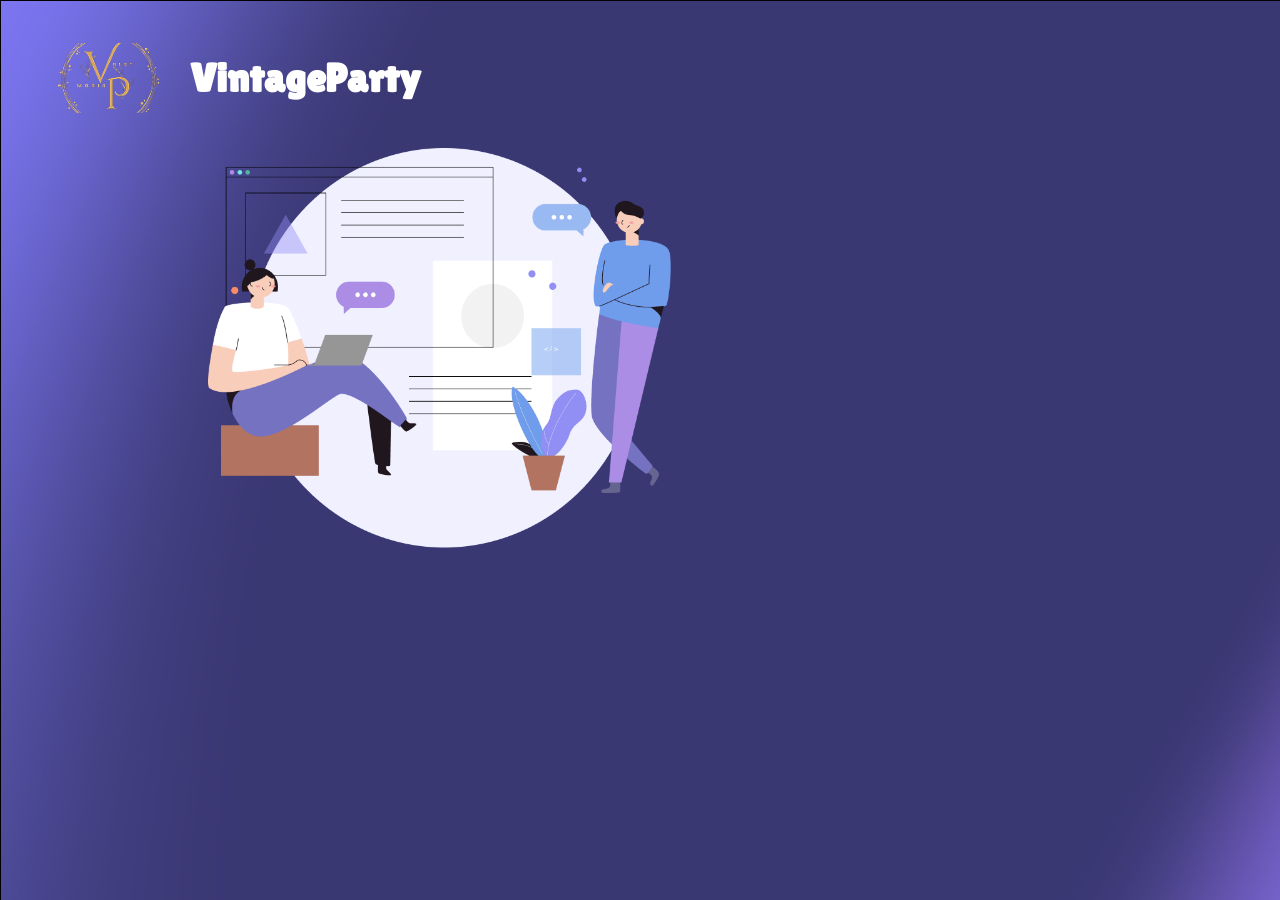
==== index.html @ f3b44ab8 "advance in presentation" ====
<!DOCTYPE html>
<html lang="en">

<head>
    <meta charset="UTF-8">
    <meta name="viewport" content="width=device-width, initial-scale=1.0">
    <title>LoginVintage</title>
    <link rel="icon" type="image" href="img/log.png">
    <link rel="preconnect" href="https://fonts.googleapis.com">
    <link rel="preconnect" href="https://fonts.gstatic.com" crossorigin>
    <link href="https://fonts.googleapis.com/css2?family=Lemon&family=Lilita+One&display=swap" rel="stylesheet">
    <link rel="stylesheet" href="css/css.css">
</head>

<body>
    <header>
        <div class="header">
            <div class="logo">
                <img class="imgLogo" src="img/log.png" alt="Logo">
                <h1>VintageParty</h1>
            </div>
        </div>
    </header>
    <div class="fondo">
        <div class="imgIlustration">
            <div class="imgIlus">
                <img class="ilus" src="img/Illustration.png" alt="ilustration">
                <div class="spans">
                    <span class="one"></span>
                    <span class="two"></span>
                    <span class="three"></span>
                </div>
            </div>
        </div>
        <div class="form">

        </div>
    </div>

</body>

</html>
---- css/css.css ----
body{
   background-image: url('../img/bg-left\ 1.png');
}
.header {
    display: flex;
    align-items: center;
    padding: 20px;
}
.header .logo{
   display: flex;
   align-items: center;

}
.header .logo .imgLogo{
   width: 100%;
   height: 70px;
}
.header h1{
   color: white;
     font-weight: 700;
   font-family: "Lilita One", sans-serif;
   font-size: 2.5rem;

}
.header   h1,.logo:hover{
   cursor: pointer;
}
.header  .logo:hover{
   cursor: pointer;
}
.fondo{
   display: flex;
   align-items: center;
   justify-content: space-around;
   width: 100%;
}
.fondo .imgIlustration .ilus{
   width: 100%;
   height: 400px;


}
.fondo .imgIlus{
   display: flex;
}
.fondo .imgIlus .spans{
   display: flex;
   flex-direction: column;
   align-items: center;
   justify-content: center;
   gap: 20px;
   background-color: white;
}
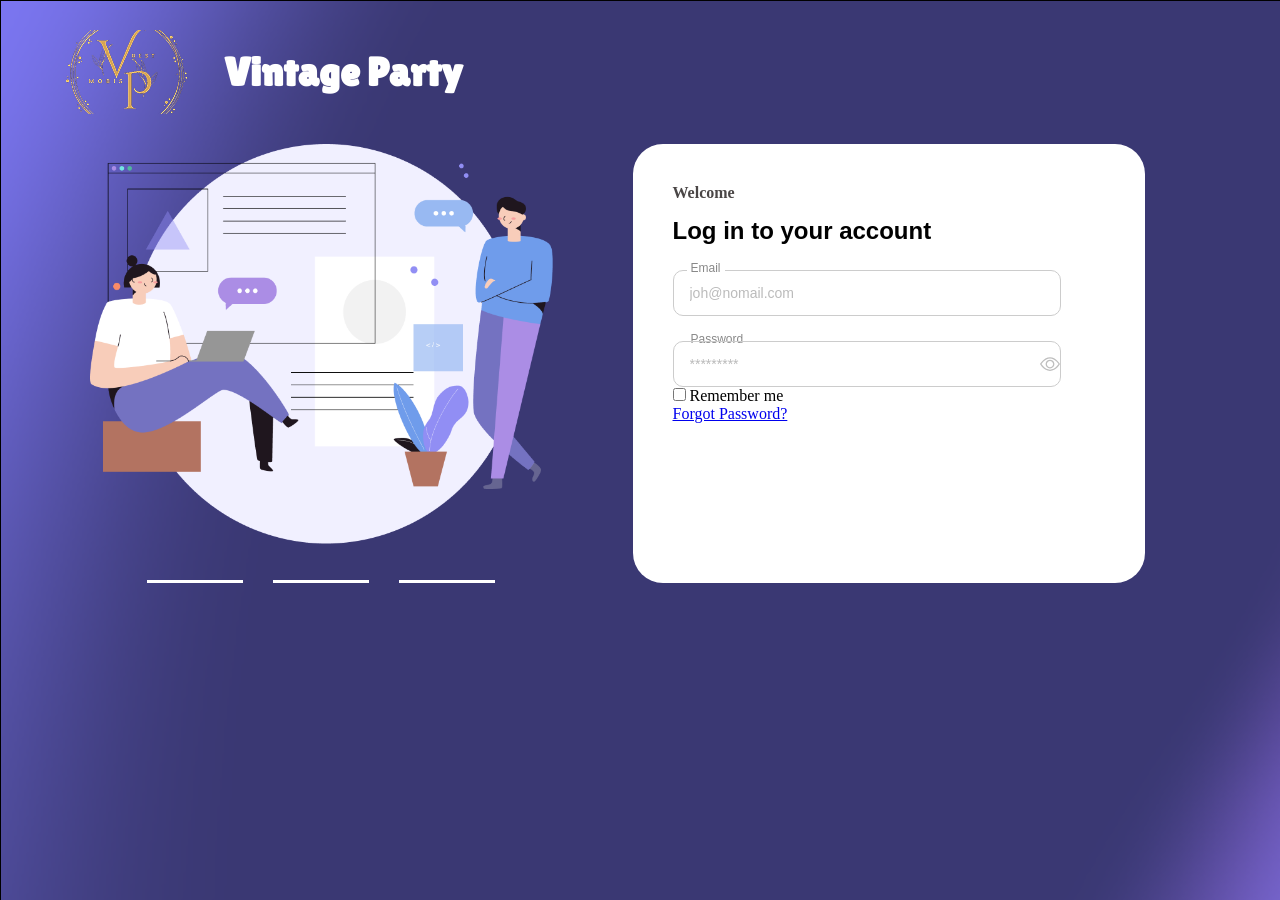
==== commit 11fd4587: "advance in form" ====
--- a/index.html
+++ b/index.html
@@ -17,7 +17,7 @@
         <div class="header">
             <div class="logo">
                 <img class="imgLogo" src="img/log.png" alt="Logo">
-                <h1>VintageParty</h1>
+                <h1>Vintage Party</h1>
             </div>
         </div>
     </header>
@@ -33,6 +33,30 @@
             </div>
         </div>
         <div class="form">
+            <div class="titles">
+                <h2>Welcome</h2>
+                <h3>Log in to your account</h3>
+            </div>
+            <div class="inputs-all">
+                  <div class="input-wrapper">
+                    <label for="email">Email</label>
+                    <input type="email" id="email" placeholder="joh@nomail.com">
+                </div>
+                  <div class="input-wrapper">
+                    <label for="Password">Password</label>
+                    <input class="password-input" type="password" id="Password" placeholder="*********">
+                    <img class="eye-password" src="img/eye.svg" alt="eye">
+                </div>
+            </div>
+           <div class="remenber forget">
+            <input type="checkbox" id="remenber">
+            <label for="remenber">Remember me</label>
+            <div class="forgetPassword">
+                <a href="#forget">Forgot Password?</a>
+            </div>
+           </div>
+
+
 
         </div>
     </div>
--- a/css/css.css
+++ b/css/css.css
@@ -1,53 +1,139 @@
-body{
+body {
    background-image: url('../img/bg-left\ 1.png');
+   overflow-x: hidden;
 }
+* {
+    margin: 0;
+    padding: 0;
+    box-sizing: border-box;
+}
+
 .header {
-    display: flex;
-    align-items: center;
-    padding: 20px;
-}
-.header .logo{
    display: flex;
    align-items: center;
+   padding: 30px;
+}
 
+.header .logo {
+   display: flex;
+   align-items: center;
 }
-.header .logo .imgLogo{
-   width: 100%;
-   height: 70px;
+
+.header .logo .imgLogo {
+   width: auto;
+   height: auto;
 }
-.header h1{
+
+.header h1 {
    color: white;
-     font-weight: 700;
+   font-weight: 700;
    font-family: "Lilita One", sans-serif;
    font-size: 2.5rem;
 
 }
-.header   h1,.logo:hover{
+
+.header h1,
+.logo:hover {
    cursor: pointer;
 }
-.header  .logo:hover{
+
+.header .logo:hover {
    cursor: pointer;
 }
-.fondo{
+
+.fondo {
+   display: flex;
+   justify-content: left;
+   width: 100%;
+   gap: 80px;
+   margin-left: 90px;
+}
+
+.fondo .imgIlustration .ilus {
+   width: 100%;
+   height: 400px;
+}
+
+.fondo .imgIlus .spans {
    display: flex;
    align-items: center;
-   justify-content: space-around;
-   width: 100%;
+   justify-content: center;
+   gap: 30px;
+   margin-top: 2rem;
 }
-.fondo .imgIlustration .ilus{
-   width: 100%;
-   height: 400px;
+
+.spans span {
+   background-color: white;
+   width: 6rem;
+   height: 0.2rem;
+}
+
+.form {
+   background-color: white;
+   width: 40%;
+   padding: 40px;
+   border-radius: 30px;
+}
 
 
+.form .titles h2 {
+   color: #4a4646;
+   font-size: 1rem;
+   
 }
-.fondo .imgIlus{
-   display: flex;
+
+.form .titles h3 {
+   font-family: sans-serif;
+   font-size: 1.5rem;
+   margin-top: 15px;
 }
-.fondo .imgIlus .spans{
-   display: flex;
-   flex-direction: column;
-   align-items: center;
-   justify-content: center;
-   gap: 20px;
-   background-color: white;
+
+.input-wrapper {
+   position: relative;
+   width: 100%;
+   margin-top: 25px;
+}
+
+.input-wrapper label {
+   position: absolute;
+   top: -9px;
+   left: 14px;
+   background-color: #fff;
+   padding: 0 4px;
+   font-size: 12px;
+   color: #888;
+   font-family: sans-serif;
+}
+
+.input-wrapper input {
+   width: 90%;
+   padding: 14px 16px;
+   border: 1px solid #ccc;
+   border-radius: 10px;
+   font-size: 14px;
+   color: #333;
+   font-family: sans-serif;
+   outline: none;
+   background-color: transparent;
+   box-sizing: border-box;
+}
+
+.input-wrapper input::placeholder {
+   color: #bbb;
+}
+
+.input-wrapper input:focus {
+   border-color: #121010;
+}
+.password-input {
+   position: relative;
+}
+.eye-password {
+   position: absolute;
+   top: 50%;
+   left: 85%;
+   transform: translateY(-50%);
+   width: 20px;
+   height: 20px;
+   cursor: pointer;
 }
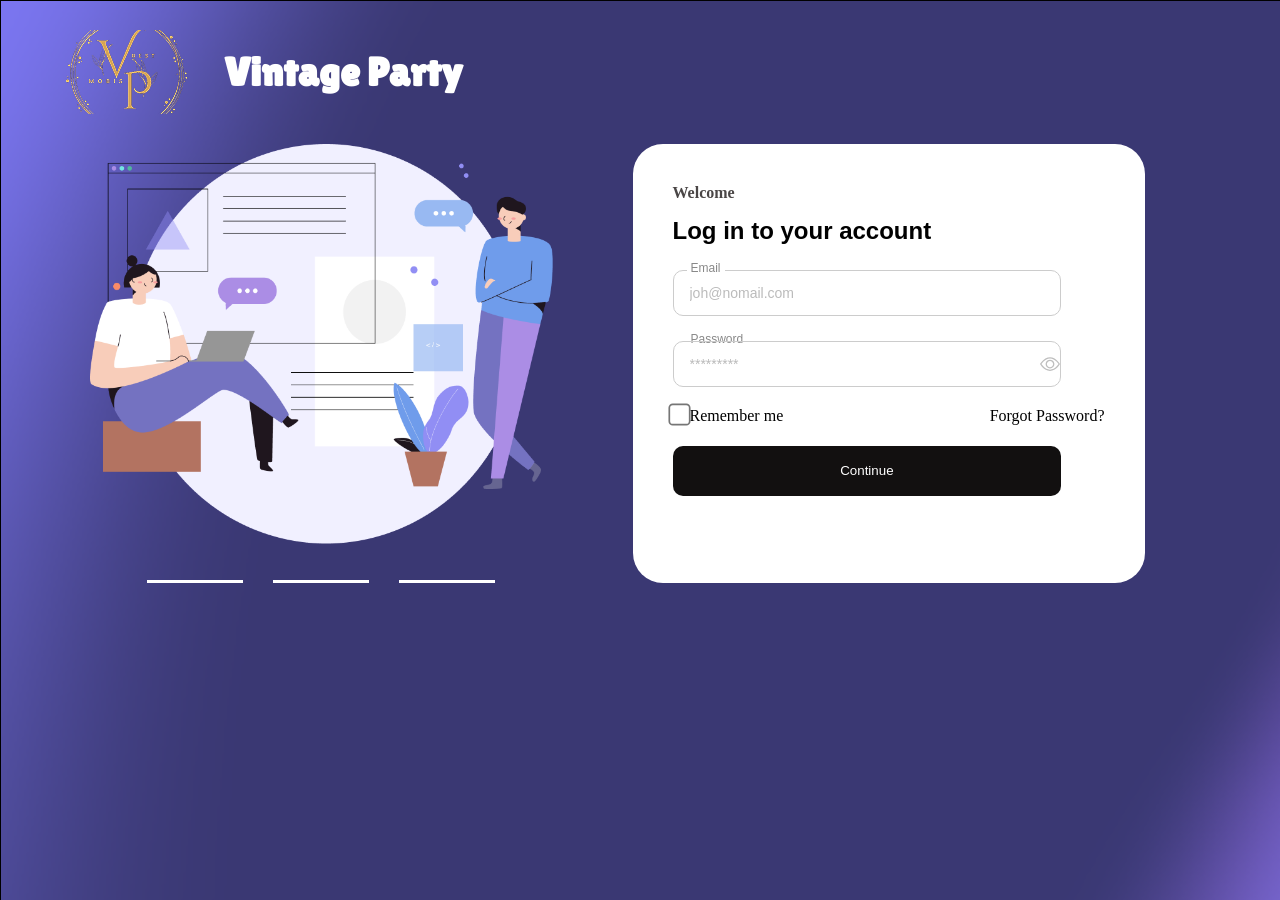
==== commit 6d27f824: "Advance in form second" ====
--- a/index.html
+++ b/index.html
@@ -38,23 +38,28 @@
                 <h3>Log in to your account</h3>
             </div>
             <div class="inputs-all">
-                  <div class="input-wrapper">
+                <div class="input-wrapper">
                     <label for="email">Email</label>
                     <input type="email" id="email" placeholder="joh@nomail.com">
                 </div>
-                  <div class="input-wrapper">
+                <div class="input-wrapper">
                     <label for="Password">Password</label>
                     <input class="password-input" type="password" id="Password" placeholder="*********">
                     <img class="eye-password" src="img/eye.svg" alt="eye">
                 </div>
             </div>
-           <div class="remenber forget">
-            <input type="checkbox" id="remenber">
-            <label for="remenber">Remember me</label>
-            <div class="forgetPassword">
-                <a href="#forget">Forgot Password?</a>
+            <div class="remenber forget">
+                <div class="remenber-check">
+                    <input class="checkbox" type="checkbox" id="remenber">
+                    <label for="remenber">Remember me</label>
+                </div>
+                <div class="forgetPassword">
+                    <a href="#forget">Forgot Password?</a>
+                </div>
             </div>
-           </div>
+            <div class="continue">
+                <button class="continue-btn">Continue</button>
+            </div>
 
 
 
--- a/css/css.css
+++ b/css/css.css
@@ -136,4 +136,42 @@
    width: 20px;
    height: 20px;
    cursor: pointer;
-}+}
+.remenber{
+   display: flex;
+   justify-content: space-between;
+   align-items: center;
+   margin-top: 20px;
+   :hover{
+      cursor: pointer;
+   }
+}
+.remenber .checkbox {
+   transform: scale(1.7);
+   accent-color: #9E9E9E;
+}
+.remenber  .forgetPassword a{
+   text-decoration: none;
+   color: #000;
+   font-family: 'Times New Roman', Times, serif;
+}
+.continue{
+   background-color: #121010;
+   width: 90%;
+   margin-top: 1.3rem;
+   height: 50px;
+   border-radius: 10px;
+   display: flex;
+   align-items: center;
+   justify-content: center;
+   
+}
+.continue:hover{
+   cursor: pointer;
+}
+.continue .continue-btn{
+    background-color: transparent;
+    border: none;
+    color: white;
+    
+}
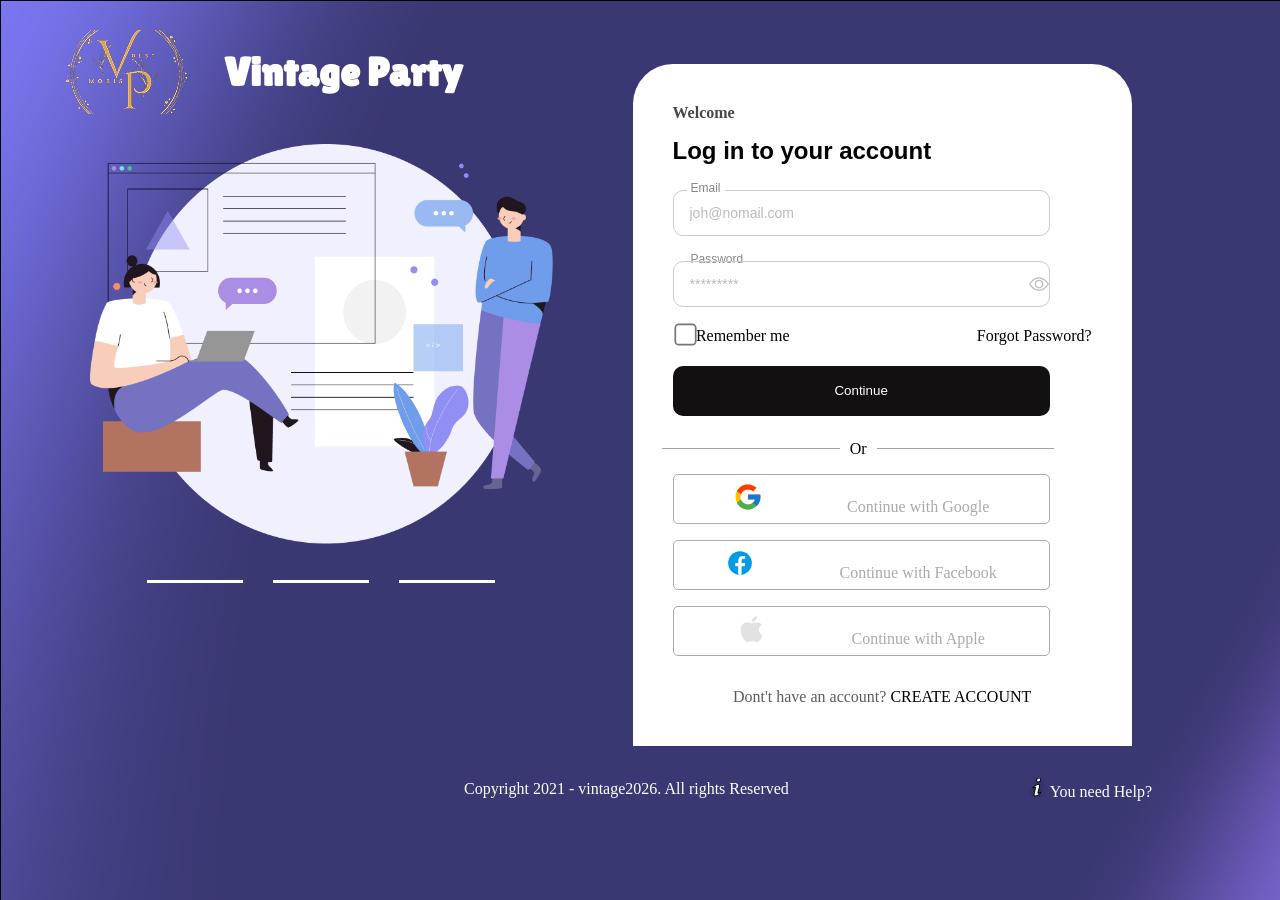
==== commit b15b6333: "ending with design login" ====
--- a/index.html
+++ b/index.html
@@ -60,11 +60,46 @@
             <div class="continue">
                 <button class="continue-btn">Continue</button>
             </div>
+            <div class="spanforline">
+                <span class="line"></span>
+                <span class="or">Or</span>
+                <span class="line"></span>
+            </div>
 
+            <div class="google">
+                <div class="continueWithGoogle">
+                    <img class="imgGoogle" src="img/icons8-google.svg" alt="iconGoogle">
+                    <span>Continue with Google</span>
+                </div>
+            </div>
+            <div class="facebook">
+                <div class="continueWithFacebook">
+                    <img class="imgFacebook" src="img/icons8-facebook.svg" alt="iconFacebook">
+                    <span>Continue with Facebook</span>
+                </div>
+            </div>
+            <div class="apple">
+                <div class="continueWithApple">
+                    <img class="imgApple" src="img/apple.svg" alt="iconApple">
+                    <span>Continue with Apple</span>
+                </div>
+            </div>
+            <div class="donthaveaccount">
+                <span>Dont't have an account? <a href="#">Create account</a></span>
+            </div>
+        </div>
 
-
+    </div>
+    <div class="footer">
+        <div class="footerContent">
+            <span>Copyright 2021 - vintage2026. All rights Reserved</span>
+            <div class="needhelp">
+                <img src="img/Shape.svg" alt="Need help icon">
+                <a href="#">You need Help?</a>
+            </div>
         </div>
     </div>
+
 
 </body>
 
--- a/css/css.css
+++ b/css/css.css
@@ -2,10 +2,11 @@
    background-image: url('../img/bg-left\ 1.png');
    overflow-x: hidden;
 }
+
 * {
-    margin: 0;
-    padding: 0;
-    box-sizing: border-box;
+   margin: 0;
+   padding: 0;
+   box-sizing: border-box;
 }
 
 .header {
@@ -70,20 +71,22 @@
 
 .form {
    background-color: white;
-   width: 40%;
+   width:39%;
    padding: 40px;
-   border-radius: 30px;
+   border-top-left-radius:  40px;
+   border-top-right-radius:  40px;
+   margin-top: -5rem;
 }
 
 
 .form .titles h2 {
    color: #4a4646;
    font-size: 1rem;
-   
+
 }
 
 .form .titles h3 {
-   font-family: sans-serif;
+   font-family: 'Gill Sans', 'Gill Sans MT', Calibri, 'Trebuchet MS', sans-serif;
    font-size: 1.5rem;
    margin-top: 15px;
 }
@@ -125,9 +128,11 @@
 .input-wrapper input:focus {
    border-color: #121010;
 }
+
 .password-input {
    position: relative;
 }
+
 .eye-password {
    position: absolute;
    top: 50%;
@@ -137,25 +142,31 @@
    height: 20px;
    cursor: pointer;
 }
-.remenber{
+
+.remenber {
    display: flex;
    justify-content: space-between;
    align-items: center;
    margin-top: 20px;
-   :hover{
+
+   :hover {
       cursor: pointer;
    }
 }
+
 .remenber .checkbox {
    transform: scale(1.7);
    accent-color: #9E9E9E;
-}
-.remenber  .forgetPassword a{
+   margin-left: 0.4rem;
+}
+
+.remenber .forgetPassword a {
    text-decoration: none;
    color: #000;
    font-family: 'Times New Roman', Times, serif;
 }
-.continue{
+
+.continue {
    background-color: #121010;
    width: 90%;
    margin-top: 1.3rem;
@@ -164,14 +175,110 @@
    display: flex;
    align-items: center;
    justify-content: center;
-   
-}
-.continue:hover{
-   cursor: pointer;
-}
-.continue .continue-btn{
-    background-color: transparent;
-    border: none;
-    color: white;
-    
-}
+
+}
+
+.continue:hover {
+   cursor: pointer;
+}
+
+.continue .continue-btn {
+   background-color: transparent;
+   border: none;
+   color: white;
+
+}
+
+.spanforline {
+   display: flex;
+   align-items: center;
+   justify-content: center;
+   gap: 10px;
+   margin-top: 1.5rem;
+   margin-left: -3rem;
+}
+
+.spanforline .line {
+   background-color: rgba(76, 72, 72, 0.5);
+   width: 38%;
+   height: 1px;
+}
+
+.google, .facebook, .apple {
+   border: 1px solid #aaaaaa;
+   display: flex;
+   width: 90%;
+   height: 50px;
+   display: flex;
+   align-items: center;
+   justify-content: center;
+   border-radius: 5px;
+   margin-top: 1rem;
+}
+
+.google, .facebook, .apple:hover {
+   cursor: pointer;
+}
+
+.google .continueWithGoogle img {
+   width: 30px;
+   height: 30px;
+   margin-right: -10rem;
+}
+.facebook .continueWithFacebook img {
+   width: 30px;
+   height: 30px;
+   margin-right: -10rem;
+}
+.apple .continueWithApple img {
+   width: 30px;
+   height: 30px;
+   margin-right: -10rem;
+}
+
+
+.google .continueWithGoogle span {
+   margin-left: 15rem;
+   margin-top: 5rem;
+   font-family: Cambria, Cochin, Georgia, Times, 'Times New Roman', serif;
+   color: #aaaaaa;
+}
+.facebook .continueWithFacebook span {
+   margin-left: 15rem;
+   margin-top: 5rem;
+   font-family: Cambria, Cochin, Georgia, Times, 'Times New Roman', serif;
+   color: #aaaaaa;
+}
+.apple .continueWithApple span {
+   margin-left: 15rem;
+   margin-top: 5rem;
+   font-family: Cambria, Cochin, Georgia, Times, 'Times New Roman', serif;
+   color: #aaaaaa;
+}
+.donthaveaccount{
+   margin-top: 2rem;
+   text-align: center;
+   color: #5f5c5c;
+   font-family: Georgia, 'Times New Roman', Times, serif;
+}
+.donthaveaccount a{
+   text-decoration: none;
+   color: #000000;
+   text-transform: uppercase;
+}
+.footer .footerContent{
+   width: 90%;
+   margin-top: 2rem;
+   display: flex;
+   align-items: center;
+   justify-content:space-between;
+   color: white;
+}
+
+.footer .footerContent span{
+   margin-left: 29rem;
+}
+.footer .footerContent a{
+   text-decoration: none;
+   color: white;
+}
